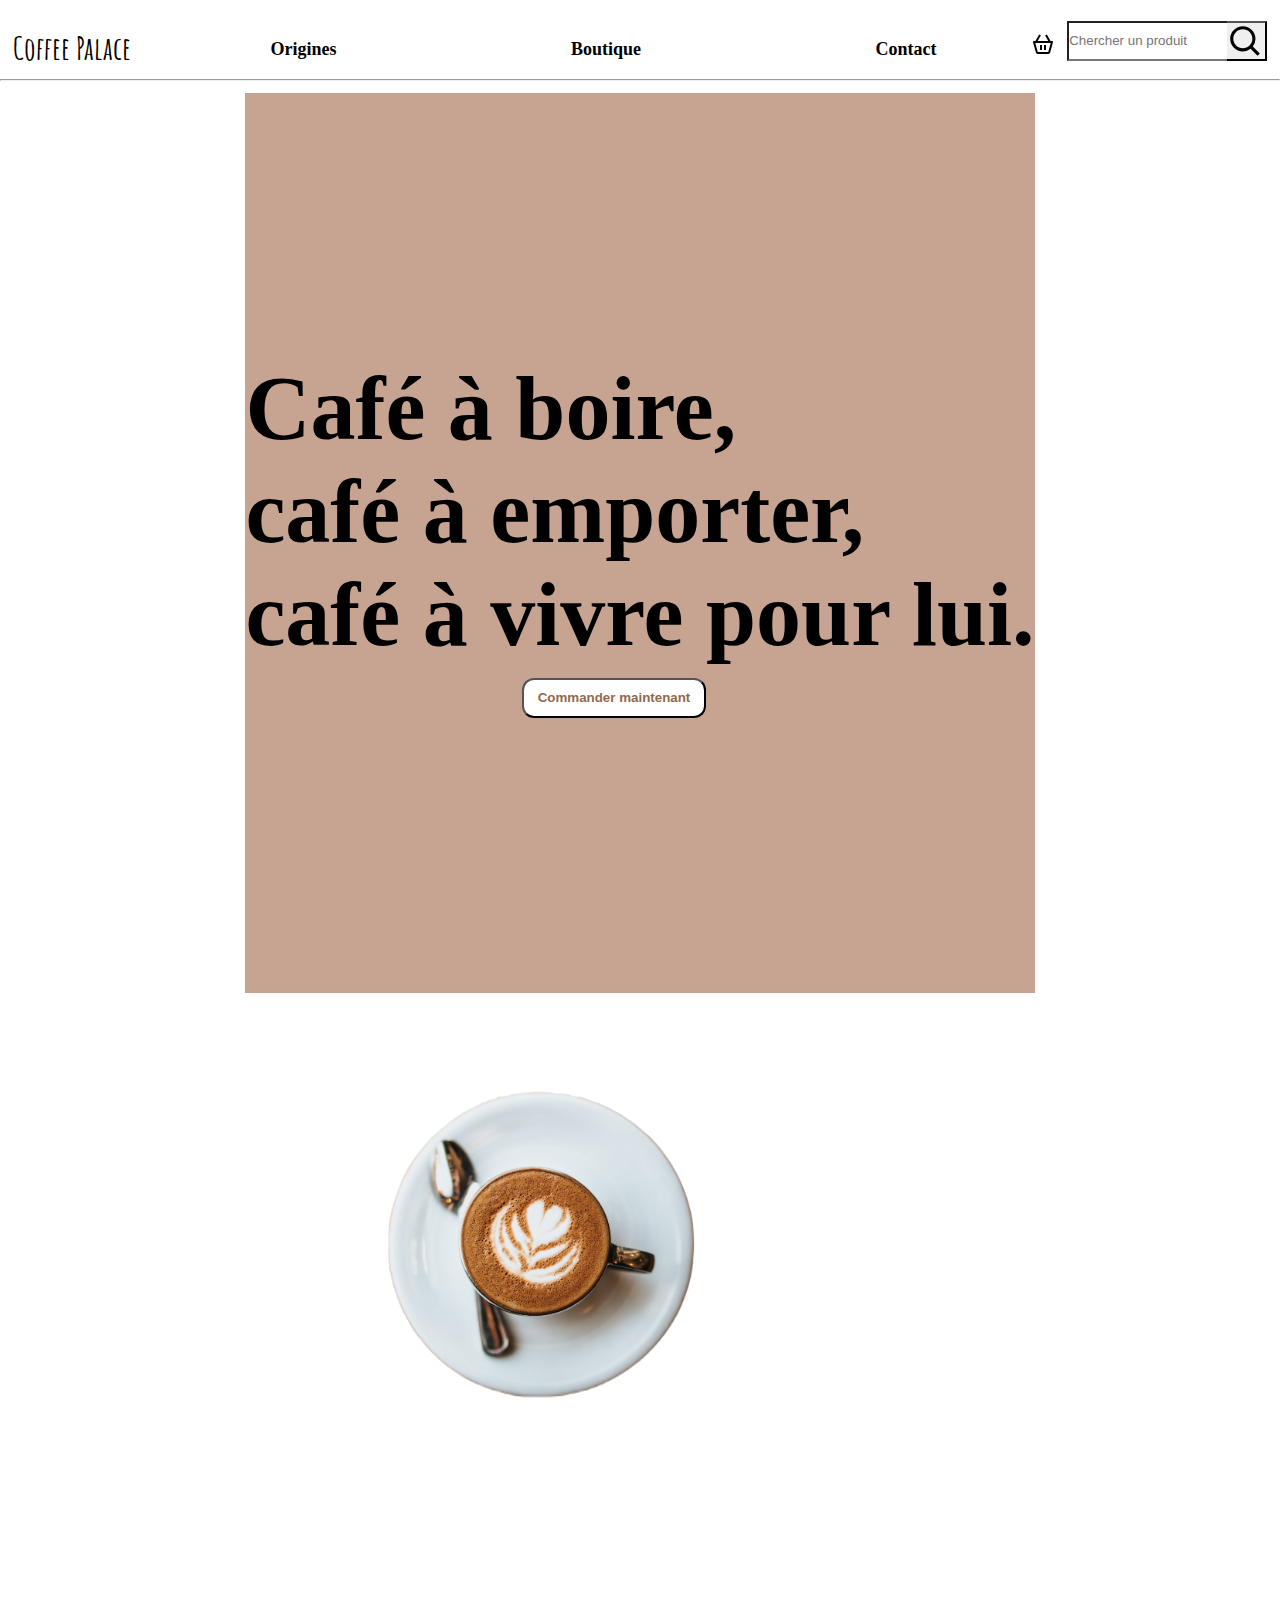
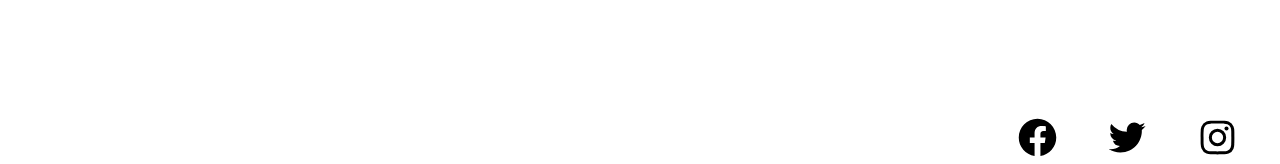
==== index.html @ 1c2017fc "Premiere version du site" ====
<!DOCTYPE html>
<html lang="fr">
<head>
    <meta charset="UTF-8">
    <meta name="viewport" content="width=device-width, initial-scale=1.0">
    <meta name="description" content="La page d'accueil présente l'offre et l'excellence de notre café.">
    <title>Page d'accueil de Coffee Palace</title>
    <link href="style.css" rel="stylesheet">
    <link rel="preconnect" href="https://fonts.googleapis.com">
    <link rel="preconnect" href="https://fonts.gstatic.com" crossorigin>
    <link href="https://fonts.googleapis.com/css2?family=Amatic+SC:wght@700&display=swap" rel="stylesheet">
</head>
<body>
    <header>
        <a href="index.html" title="lien vers la page d'accueil"><h1>Coffee Palace</h1></a>
         <nav>
            <ul>
                <li><a href="#" title="lien vers la page sur les origines de la marque">Origines</a></li>
                <li><a href="#" title="lien vers la page de la boutique">Boutique</a></li>
                <li><a href="#" title="lien vers la page de contact">Contact</a></li>
            </ul>
         </nav>
         <div class="header_globalRight">
            <a href="#" title="panier d'achats"><img src="./images/bx-basket.svg" alt="icône représentant un panier" id="shopIcon"></a>
            
            <form action="data-form.php" method="GET">
                <input type="search" name="q" id="input-contentSearch" placeholder="Chercher un produit" aria-label="champs de saisie utilisateur pour la recherche d'un article">
                <input type="submit" id="searchActionButton" value="">
            </form>
         </div>
    </header>
    <hr>
    <main>
        <section class="sectionLeft">
            <h2>Café à boire,<br>
              café à emporter, <br>
              café à vivre pour lui.
            </h2>
            <button id="buttonCommand">Commander maintenant</button>
        </section>
        <section class="sectionRight">
            <img id="imagePrincipale" src="./images/coffeePng.png" alt="photographie d'une tasse de café et du café stylisée sous forme de fleur">
        </section>
    </main>
    <footer>
        <ul>
            <li><a href="#" title="Lien vers la page Facebook de Coffee Palace"><img src="images/bxl-facebook-circle.svg" alt="logo de Facebook"></a></li>
            <li><a href="#" title="Lien vers la page Twitter de Coffee Palace"><img src="./images/bxl-twitter.svg" alt="logo de Twitter"></a></li>
            <li><a href="#" title="Lien vers la page Instagram de Coffee Palace"><img src="./images/bxl-instagram.svg" alt="logo d'Instagram"></a></li>
        </ul>
    </footer>
</body>
</html>
---- style.css ----
:root {
    --heighth_input:3em;
    --no_styleForul:none;
    --no_underlineForLink:none;
    --border-radius_input:12px;
}

* {
    margin: 0;
    padding: 0;
}

body {
    margin: 20px 0 0 0;
}

#searchActionButton {
    background-image: url("./images/bx-search.svg");
    background-repeat: no-repeat;
    background-size: cover;
    width: 3em;
    height: var(--heighth_input);
    border-left: none;

}

#input-contentSearch {
    width: 12em;
    height: var(--heighth_input);
    border-right: none;
}

nav ul {
    list-style-type: var(--no_styleForul);
    position:relative;
    top:15px;
    display: flex;
    justify-content: space-around;
    flex-wrap: wrap;
    font-weight: bold;
}

nav li {
    padding:4px 12px;
}
nav li:hover {
    background-color: #93684d;
    color: white;
}

header a {
    text-decoration: var(--no_underlineForLink);
    color:black
}

header {
    display: flex;
    justify-content: space-between;
    flex-wrap: wrap;
    margin: 0 1vw 2vh  ;
}

.header_globalRight {
    display: flex;
    justify-content: space-around;
    flex-wrap: wrap;
    align-content: center; 
}

nav {
    flex: 1;
    font-size: 18px;
}

nav li {
    margin-left: 45px;
}

form {
    display: flex;
}

footer ul {
    list-style: var(--no_styleForul);
    display: flex;
    justify-content: flex-end;
}


main{
    display: flex;
    justify-content: center;
    flex-wrap: wrap;
    margin-top: 12px;
    }

#imagePrincipale {
    max-width: 662px;
    height: 70%;
    border-radius: 50%;
    position: sticky;
    left: 73px;
    top: 69px;
    animation-name: imageTournerEnRond;
    animation-duration: 2s;
    animation-timing-function: linear;
    animation-iteration-count: infinite;
}

@keyframes imageTournerEnRond {
    from{
        transform: rotate(0deg);
    }
    to {
        transform: rotate(360deg);
    }
}

.sectionLeft {
    background: #c7a492;
    display: flex;
    flex-direction: column;
    align-items: center;
    justify-content: center;
    min-width: 50vw;
    min-height: 100vh;
}

.sectionRight {
    background: white;
}

#shopIcon {
    position:relative;
    top:11px;
    margin-right: 12px;
}

#buttonCommand {
    position: relative;
    right: 26px;
    margin: 12px;
    padding: 0 1em ;
    background:white;
    color:#93684d;
    font-weight: bold;
    height: var(--heighth_input);
    border-radius: var(--border-radius_input);
}
h2 {
    font-size: 90px;
}

h1 {
    position: relative;
    top: 7px;
    font-family: 'Amatic SC', sans-serif;
}

footer img {
    height: 45px;
    margin-left: 45px;
}

footer ul {
    margin-right: 40px;
}
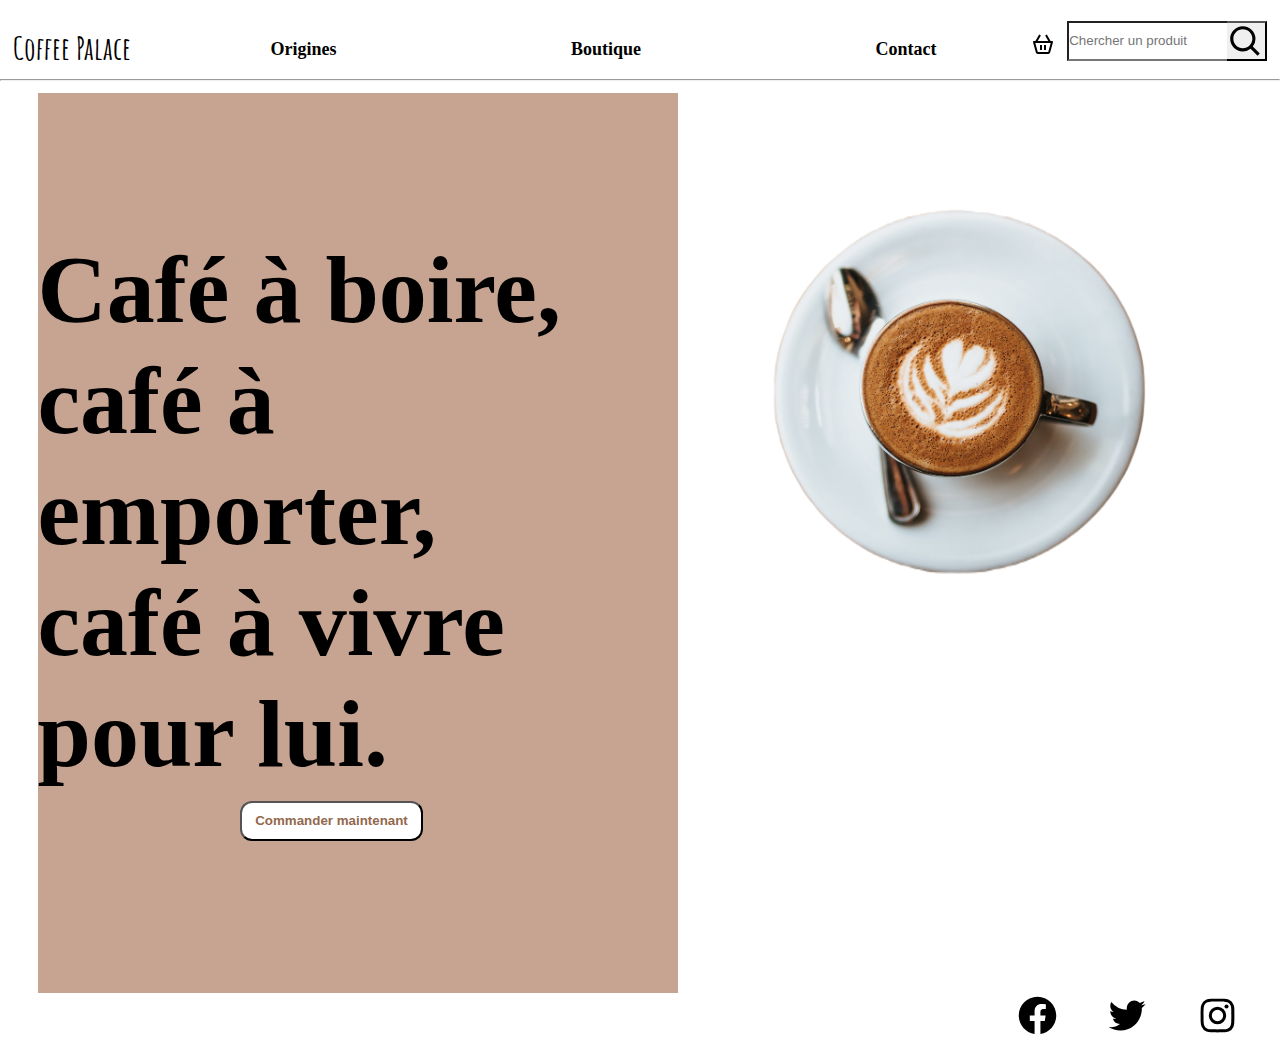
==== commit a73e78cb: "mise en place de la structure responsive, adaptative à tous les écrans" ====
--- a/index.html
+++ b/index.html
@@ -12,14 +12,14 @@
 </head>
 <body>
     <header>
-        <a href="index.html" title="lien vers la page d'accueil"><h1>Coffee Palace</h1></a>
-         <nav>
-            <ul>
-                <li><a href="#" title="lien vers la page sur les origines de la marque">Origines</a></li>
-                <li><a href="#" title="lien vers la page de la boutique">Boutique</a></li>
-                <li><a href="#" title="lien vers la page de contact">Contact</a></li>
-            </ul>
-         </nav>
+            <a href="index.html" title="lien vers la page d'accueil"><h1>Coffee Palace</h1></a>
+            <nav>
+               <ul>
+                   <li><a href="#" title="lien vers la page sur les origines de la marque">Origines</a></li>
+                   <li><a href="#" title="lien vers la page de la boutique">Boutique</a></li>
+                   <li><a href="#" title="lien vers la page de contact">Contact</a></li>
+               </ul>
+            </nav>
          <div class="header_globalRight">
             <a href="#" title="panier d'achats"><img src="./images/bx-basket.svg" alt="icône représentant un panier" id="shopIcon"></a>
             
--- a/style.css
+++ b/style.css
@@ -1,8 +1,10 @@
+/* Tout type d'écran : stylisation générale*/
+
 :root {
-    --heighth_input:3em;
-    --no_styleForul:none;
-    --no_underlineForLink:none;
-    --border-radius_input:12px;
+    --heighth_input: 3em;
+    --no_styleForul: none;
+    --no_underlineForLink: none;
+    --border-radius_input: 12px;
 }
 
 * {
@@ -32,8 +34,8 @@
 
 nav ul {
     list-style-type: var(--no_styleForul);
-    position:relative;
-    top:15px;
+    position: relative;
+    top: 15px;
     display: flex;
     justify-content: space-around;
     flex-wrap: wrap;
@@ -41,8 +43,9 @@
 }
 
 nav li {
-    padding:4px 12px;
-}
+    padding: 4px 12px;
+}
+
 nav li:hover {
     background-color: #93684d;
     color: white;
@@ -50,21 +53,21 @@
 
 header a {
     text-decoration: var(--no_underlineForLink);
-    color:black
+    color: black
 }
 
 header {
     display: flex;
     justify-content: space-between;
     flex-wrap: wrap;
-    margin: 0 1vw 2vh  ;
+    margin: 0 1vw 2vh;
 }
 
 .header_globalRight {
     display: flex;
     justify-content: space-around;
     flex-wrap: wrap;
-    align-content: center; 
+    align-content: center;
 }
 
 nav {
@@ -87,16 +90,16 @@
 }
 
 
-main{
+main {
     display: flex;
     justify-content: center;
     flex-wrap: wrap;
     margin-top: 12px;
-    }
+}
 
 #imagePrincipale {
-    max-width: 662px;
-    height: 70%;
+    width: 565px;
+    height: 600px;
     border-radius: 50%;
     position: sticky;
     left: 73px;
@@ -108,9 +111,10 @@
 }
 
 @keyframes imageTournerEnRond {
-    from{
+    from {
         transform: rotate(0deg);
     }
+
     to {
         transform: rotate(360deg);
     }
@@ -122,8 +126,8 @@
     flex-direction: column;
     align-items: center;
     justify-content: center;
-    min-width: 50vw;
-    min-height: 100vh;
+    width: 50vw;
+    height: 100vh;
 }
 
 .sectionRight {
@@ -131,8 +135,8 @@
 }
 
 #shopIcon {
-    position:relative;
-    top:11px;
+    position: relative;
+    top: 11px;
     margin-right: 12px;
 }
 
@@ -140,21 +144,24 @@
     position: relative;
     right: 26px;
     margin: 12px;
-    padding: 0 1em ;
-    background:white;
-    color:#93684d;
+    padding: 0 1em;
+    background: white;
+    color: #93684d;
     font-weight: bold;
     height: var(--heighth_input);
     border-radius: var(--border-radius_input);
 }
-h2 {
-    font-size: 90px;
-}
+
+
 
 h1 {
     position: relative;
     top: 7px;
     font-family: 'Amatic SC', sans-serif;
+}
+
+h2 {
+    font-size: 6rem;
 }
 
 footer img {
@@ -164,4 +171,48 @@
 
 footer ul {
     margin-right: 40px;
-}+}
+
+
+
+@media screen and (max-width:1023px) {
+
+    .sectionLeft {
+        width: 366px;
+        height: 43vh;
+        margin-top: 6rem;
+    }
+    #imagePrincipale {
+        width: 600px;
+        height: 505px;
+        margin-left: 0.5rem;
+    }
+    
+    body {
+        background-color: white; 
+    }
+
+    h2 {
+        font-size: 25px;
+    }
+    
+}
+
+
+
+/* tablette */
+@media screen and (max-width:1023px) {
+
+    .sectionLeft {
+        width: 366px;
+        height: 43vh;
+        margin-top: 6rem;
+    }
+    #imagePrincipale {
+        width: 200px;
+        height: 229px;
+        margin-left: 3rem;
+        margin-top: 6rem;
+    }
+}
+
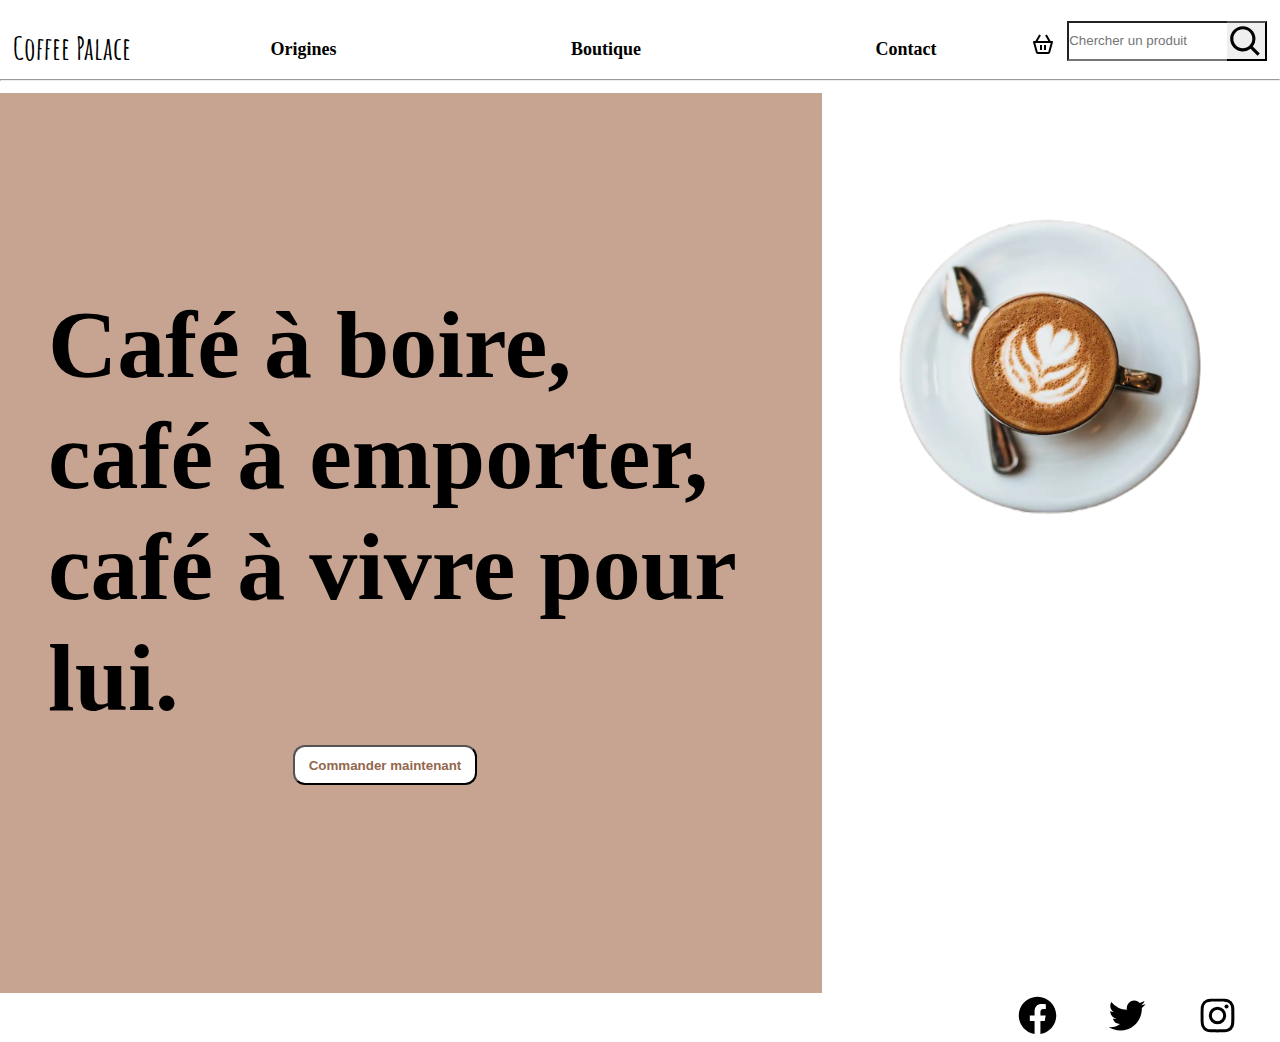
==== commit 510d7766: "optimisation de la responsivité" ====
--- a/index.html
+++ b/index.html
@@ -39,7 +39,7 @@
             <button id="buttonCommand">Commander maintenant</button>
         </section>
         <section class="sectionRight">
-            <img id="imagePrincipale" src="./images/coffeePng.png" alt="photographie d'une tasse de café et du café stylisée sous forme de fleur">
+            <img id="imagePrincipale" src="./images/coffeePng.webp" alt="photographie d'une tasse de café et du café stylisée sous forme de fleur">
         </section>
     </main>
     <footer>
--- a/style.css
+++ b/style.css
@@ -1,4 +1,4 @@
-/* Tout type d'écran : stylisation générale*/
+/* Tout type d'écran : stylisation générale et grands écrans*/
 
 :root {
     --heighth_input: 3em;
@@ -93,13 +93,12 @@
 main {
     display: flex;
     justify-content: center;
-    flex-wrap: wrap;
     margin-top: 12px;
 }
 
 #imagePrincipale {
-    width: 565px;
-    height: 600px;
+    width: 458px;
+    height: 485px;
     border-radius: 50%;
     position: sticky;
     left: 73px;
@@ -108,6 +107,7 @@
     animation-duration: 2s;
     animation-timing-function: linear;
     animation-iteration-count: infinite;
+    margin-top:2rem
 }
 
 @keyframes imageTournerEnRond {
@@ -123,11 +123,11 @@
 .sectionLeft {
     background: #c7a492;
     display: flex;
+    height: 100vh;
     flex-direction: column;
     align-items: center;
     justify-content: center;
-    width: 50vw;
-    height: 100vh;
+    padding: 0 3rem 0 3rem;
 }
 
 .sectionRight {
@@ -174,45 +174,66 @@
 }
 
 
-
-@media screen and (max-width:1023px) {
+/* Ordinateur portable */
+
+@media screen and (max-width:1024px) {
 
     .sectionLeft {
-        width: 366px;
-        height: 43vh;
+        width: 400px;
+        height: 18rem;
         margin-top: 6rem;
-    }
+        padding:0;
+    }
+
     #imagePrincipale {
-        width: 600px;
-        height: 505px;
-        margin-left: 0.5rem;
-    }
-    
-    body {
-        background-color: white; 
+        width: 202px;
+        height: 245px;
+        top:40rem
+    }
+    main {
+        justify-content: space-around;
+        margin-bottom: 10rem;
     }
 
     h2 {
         font-size: 25px;
     }
-    
-}
-
-
-
-/* tablette */
-@media screen and (max-width:1023px) {
+
+    #buttonCommand{
+        margin:2rem 0 0 2rem;
+        display: inline-block;
+    }
+}
+
+
+
+/* mobile */
+
+@media screen and (max-width:320px) {
 
     .sectionLeft {
-        width: 366px;
-        height: 43vh;
-        margin-top: 6rem;
-    }
+        width: 300px;
+        height: 38vh;
+        margin: 0 0 5rem 0;
+    }
+
     #imagePrincipale {
-        width: 200px;
+        width: 100px;
         height: 229px;
         margin-left: 3rem;
         margin-top: 6rem;
     }
-}
-
+
+    .header_globalRight {
+        margin:1rem 0 0 3rem;
+
+    }
+
+    .sectionRight {
+        display: none;
+    }
+h2 {
+    font-size:1.2rem
+}
+}
+
